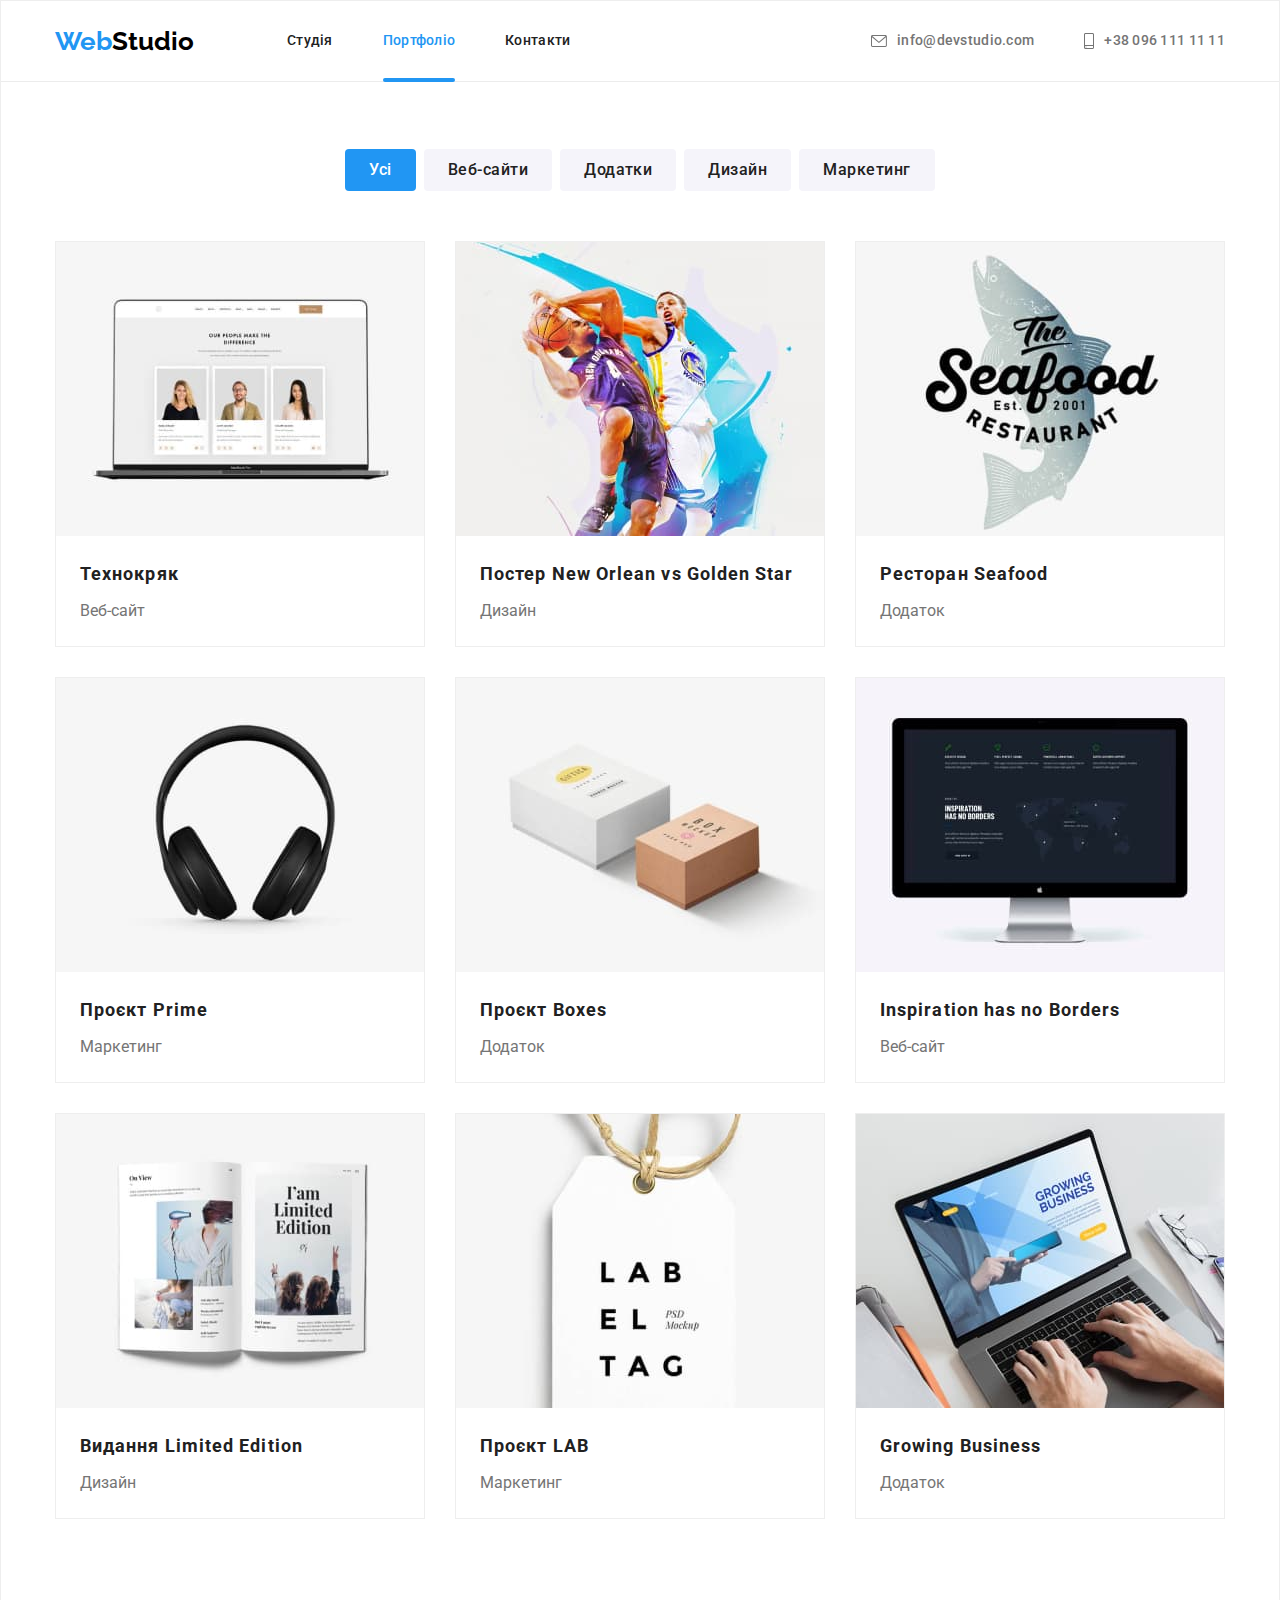
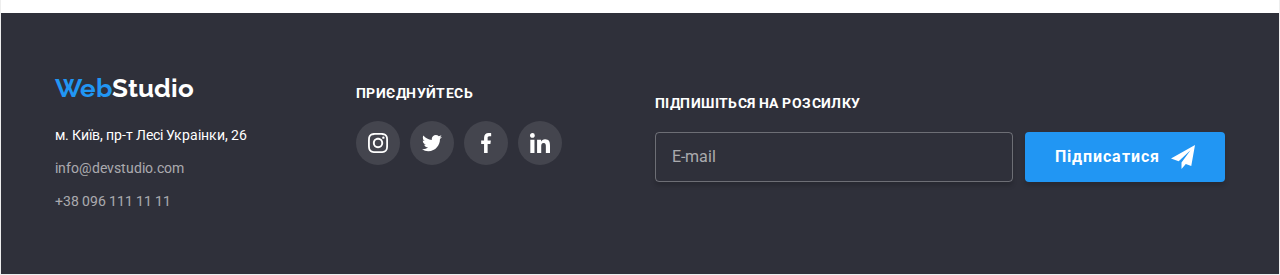
==== portfolio.html @ 1d44ed9f "Added forms and form styles" ====
<!DOCTYPE html>
<html lang="uk">

<head>
  <meta charset="UTF-8" />
  <meta name="viewport" content="width=device-width, initial-scale=1.0" />
  <meta http-equiv="X-UA-Compatible" content="ie=edge" />
  <title>WebStudio</title>
  <link rel="preconnect" href="https://fonts.googleapis.com">
  <link rel="preconnect" href="https://fonts.gstatic.com" crossorigin>
  <link href="https://fonts.googleapis.com/css2?family=Raleway:wght@700&family=Roboto:wght@400;500;700;900&display=swap" rel="stylesheet">
  <link rel="stylesheet" href="https://cdnjs.cloudflare.com/ajax/libs/modern-normalize/1.1.0/modern-normalize.min.css">
  <link rel="stylesheet" href="./styles.css">
</head>

<body class="portfolio">
  <header class="header">
    <div class="header-cont container">
      <a class="logo link" href="./index.html">
        <span class="logo-blue">Web</span>
        <span class="logo-black">Studio</span>
      </a>
      <nav>
        <ul class="nav list">
          <li class="item">
            <a class="nav-item link" href="./index.html">Студія</a>
          </li>
          <li class="item">
            <a class="nav-item link current" href="./portfolio.html">Портфоліо</a>
          </li>
          <li class="item">
            <a class="nav-item link" href="">Контакти</a>
          </li>
        </ul>
      </nav>
      <div class="contacts">
        <a class="contact link" href="mailto:info@devstudio.com">
          <svg class="icon" width="16" height="12">
            <use href="./images/icons.svg#icon-envelope">
            </use>
          </svg>
          <span>info@devstudio.com</span>
        </a>
        <a class="contact link" href="tel:+380961111111">
          <svg class="icon" width="10" height="16">
            <use href="./images/icons.svg#icon-smartphone">
            </use>
          </svg>
          <span>+38 096 111 11 11</span>
        </a>
      </div>
    </div>
  </header>
  <main class="portfolio-page" >
    <div class="container">
      <h1 class="visually-hidden">Проєкти</h1>
      <ul class="filter-list list">
        <li class="item " >
          <button class="button filter-button current-filter" type="button">Усі</button>
        </li>
        <li class="item" >
          <button class="button filter-button" type="button">Веб-сайти</button>
        </li>
        <li class="item" >
          <button class="button filter-button" type="button">Додатки</button>
        </li>
        <li class="item" >
          <button class="button filter-button" type="button">Дизайн</button>
        </li>
        <li class="item" >
          <button class="button filter-button" type="button">Маркетинг</button>
        </li>
      </ul>
      <ul class="projects list">
        <li class="item">
          <a href="" class="link card">
            <div class="overlay">
              <p class="overlay-text">
                 Ресурс пропонує комплексні пропозиції з різним рівнем функціоналу та сервісів. Все це дозволить відвідувачу отримати вичерпні
                відомості про компанію чи приватну особу.
              </p>
              <img src="./images/project-technokryak.jpg" alt="Веб-сайт проєкту" width="370">
            </div>
            <div class="project-text">
              <h3 class="project-title">Технокряк</h3>
              <p class="project-type">Веб-сайт</p>
            </div>
          </a>
        </li>
        <li class="item">
          <a href="" class="link card">
            <div class="overlay">
              <p class="overlay-text">
                Ресурс пропонує комплексні пропозиції з різним рівнем функціоналу та сервісів. Все це дозволить відвідувачу отримати вичерпні
                відомості про компанію чи приватну особу.
              </p>
              <img src="./images/progect-poster.jpg" alt="Баскетбольний постер" width="370">
            </div>
            <div class="project-text">
              <h3 class="project-title">Постер New Orlean vs Golden Star</h3>
              <p class="project-type">Дизайн</p>
            </div>
          </a>
        </li>
        <li class="item">
          <a href="" class="link card">
            <div class="overlay">
              <p class="overlay-text">
                Ресурс пропонує комплексні пропозиції з різним рівнем функціоналу та сервісів. Все це дозволить відвідувачу отримати вичерпні
                відомості про компанію чи приватну особу.
              </p>
              <img src="./images/project-seafood.jpg" alt="Додаток рибного ресторану" width="370">
            </div>
            <div class="project-text">
              <h3 class="project-title">Ресторан Seafood</h3>
              <p class="project-type">Додаток</p>
            </div>
          </a>
        </li>
        <li class="item">
          <a href="" class="link card">
            <div class="overlay">
              <p class="overlay-text">
                Ресурс пропонує комплексні пропозиції з різним рівнем функціоналу та сервісів. Все це дозволить відвідувачу отримати вичерпні
                відомості про компанію чи приватну особу.
              </p>
              <img src="./images/project-prime.jpg" alt="Навушники" width="370">
            </div>
            <div class="project-text">
              <h3 class="project-title">Проєкт Prime</h3>
              <p class="project-type">Маркетинг</p>
            </div>
          </a>
        </li>
        <li class="item">
          <a href="" class="link card">
            <div class="overlay">
              <p class="overlay-text">
                Ресурс пропонує комплексні пропозиції з різним рівнем функціоналу та сервісів. Все це дозволить відвідувачу отримати вичерпні
                відомості про компанію чи приватну особу.
              </p>
              <img src="./images/project-boxes.jpg" alt="Коробки" width="370">
            </div>
            <div class="project-text">
              <h3 class="project-title">Проєкт Boxes</h3>
              <p class="project-type">Додаток</p>
            </div>
          </a>
        </li>
        <li class="item">
          <a href="" class="link card">
            <div class="overlay">
              <p class="overlay-text">
                Ресурс пропонує комплексні пропозиції з різним рівнем функціоналу та сервісів. Все це дозволить відвідувачу отримати вичерпні
                відомості про компанію чи приватну особу.
              </p>
              <img src="./images/project-inspiration.jpg" alt="Веб-сайт проєкту" width="370">
            </div>
            <div class="project-text">
              <h3 class="project-title">Inspiration has no Borders</h3>
              <p class="project-type">Веб-сайт</p>
            </div>
          </a>
        </li>
        <li class="item">
          <a href="" class="link card">
            <div class="overlay">
              <p class="overlay-text">
                Ресурс пропонує комплексні пропозиції з різним рівнем функціоналу та сервісів. Все це дозволить відвідувачу отримати вичерпні
                відомості про компанію чи приватну особу.
              </p>
              <img src="./images/project-limited-edition.jpg" alt="Журнальне видання" width="370">
            </div>
            <div class="project-text">
              <h3 class="project-title">Видання Limited Edition</h3>
              <p class="project-type">Дизайн</p>
            </div>
          </a>
        </li>
        <li class="item">
          <a href="" class="link card">
            <div class="overlay">
              <p class="overlay-text">
                Ресурс пропонує комплексні пропозиції з різним рівнем функціоналу та сервісів. Все це дозволить відвідувачу отримати вичерпні
                відомості про компанію чи приватну особу.
              </p>
              <img src="./images/project-lab.jpg" alt="Логотип проєкту" width="370">
            </div>
            <div class="project-text">
              <h3 class="project-title">Проєкт LAB</h3>
              <p class="project-type">Маркетинг</p>
            </div>
          </a>
        </li>
        <li class="item">
          <a href="" class="link card">
            <div class="overlay">
              <p class="overlay-text">
                Ресурс пропонує комплексні пропозиції з різним рівнем функціоналу та сервісів. Все це дозволить відвідувачу отримати вичерпні
                відомості про компанію чи приватну особу.
              </p>
              <img src="./images/project-growing-business.jpg" alt="Бізнес-проєкт" width="370">
            </div>
            <div class="project-text">
              <h3 class="project-title">Growing Business</h3>
              <p class="project-type">Додаток</p>
            </div>
          </a>
        </li>
      </ul>
    </div>
    
  </main>
  <footer class="footer">
    <div class="container">
      <div class="footer-box">
        <a class="logo link" href="./index.html">
          <span class="logo-blue">Web</span>
          <span class="logo-white">Studio</span>
        </a>
        <address>
          <ul class="adress-list list">
            <li class="adress">
              <a class="adress-map link" href="https://goo.gl/maps/CPtrU1FHBa2aNyZL9" target="_blank" rel="noopener noreferrer nofollow">м. Київ, пр-т Лесі Украінки, 26</a>
            </li>
            <li class="adress">
              <a class="adress-item link" href="mailto:info@devstudio.com">info@devstudio.com</a>
            </li>
            <li class="adress">
              <a class="adress-item link" href="tel:+380961111111">+38 096 111 11 11</a>
            </li>
          </ul>
        </address>
      </div>
      <div class="join">
        <p class="join-text">приєднуйтесь</p>
        <div class="social-links">
          <a class="link" href="">
            <svg class="icon" width="20" height="20">
              <use href="./images/icons.svg#icon-instagram"></use>
            </svg>
          </a>
          <a class="link" href="">
            <svg class="icon" width="20" height="20">
              <use href="./images/icons.svg#icon-twitter"></use>
            </svg>
          </a>
          <a class="link" href="">
            <svg class="icon" width="20" height="20">
              <use href="./images/icons.svg#icon-facebook"></use>
            </svg>
          </a>
          <a class="link" href="">
            <svg class="icon" width="20" height="20">
              <use href="./images/icons.svg#icon-linkedin"></use>
            </svg>
          </a>
        </div>
      </div>
      <form class="sign-up-form">
        <label for="user-mail" class="sign-up-label">Підпишіться на розсилку</label>
        <div class="sign-up-wrapper">
          <input type="email" name="user-mail" id="user-mail" placeholder="E-mail" class="sign-up-input">
          <button type="submit" class="button sign-up-button">
            <span class="sign-up-text">Підписатися</span>
            <svg class="send-icon" width="24" height="24">
              <use href="./images/icons.svg#icon-send"></use>
            </svg>
          </button>
    </div>
  </footer>
</body>

</html>
---- styles.css ----
:root {
  --primary-text-color: #757575;
  --secondary-text-color: #212121;
  --accent-color: #2196F3;
  --white-color: #FFFFFF;
  --bg-color:#F5F5F5;
  --sec-bg-color: #2F303A;
  --thr-bg-color: #F5F4FA;
  --black-color: #000000; 
  --footer-contact-color: rgba(255, 255, 255, 0.6);
}

.main-page {
  letter-spacing: 0.03em;
  font-family: 'Roboto', sans-serif;
  color: var(--primary-text-color);
  background: var(--white-color);
}

h1, h2, h3, p, ul {
  margin-top: 0;
  margin-bottom: 0;
}
.header {
  background-color: var(--white-color);
  border-bottom: 1px solid #ECECEC;
}

.container{
  width: 1200px;
  padding-left: 15px;
  padding-right: 15px;
  margin: auto;
}

.header-cont {
  display: flex;
  align-items: center;
}

.list {
  list-style: none;
}


.logo {
  font-family: 'Raleway', sans-serif;
  font-weight: 700;
  font-size: 26px;
  line-height: 1.19;
}

.header .logo {
  margin-right: 93px;
}

.logo-blue {
  margin-right: -6px;
  color: var(--accent-color);
}

.logo-black {
  color: var(--black-color);
}

.nav {
  display: flex;
  align-items: flex-start;
  padding-left: 0;
  
}
.nav .item:not(:last-child) {
  margin-right: 50px;
}

.nav-item {
  display: block;
  padding-top: 32px;
  padding-bottom: 32px;
  font-weight: 500;
  font-size: 14px;
  line-height: 1.14;
  letter-spacing: 0.02em;
  color: var(--secondary-text-color);
  transition: color 250ms cubic-bezier(0.4, 0, 0.2, 1);
}

.nav-item:hover, .nav-item:focus, .contact:hover, .contact:focus {
  color: var(--accent-color);
  fill: var(--accent-color);
}

.current {
  position: relative;
  color: var(--accent-color);
}

.current::after {
  content: " ";
  position: absolute;
  left: 0;
  bottom: -1px;
  width: 100%;
  height: 4px;
  background: #2196F3;
  border-radius: 2px;
  margin-top: 28px;
}

.link {
  text-decoration: none;
}

.contacts {
  display: flex;
  margin-left: auto;

}
 
.contact {
  display: flex;
  align-items: center;
  padding-top: 32px;
  padding-bottom: 32px;
  font-weight: 500;
  font-size: 14px;
  line-height: 1.14;
  letter-spacing: 0.02em;
  color: var(--primary-text-color);
  transition: color 250ms cubic-bezier(0.4, 0, 0.2, 1); 
}

.contact:not(:last-child){
  margin-right: 50px;
}

.contacts .icon {
  margin-right: 10px;
  fill: currentColor;
  transition: fill 250ms cubic-bezier(0.4, 0, 0.2, 1);
}

.hero {
  padding-top: 200px;
  padding-bottom: 200px;
  width: 1600px;
  margin: auto;
  background-color: #C4C4C4;
  background-image: linear-gradient(#2F303A66 0%, #2F303A66 100%),
   url(./images/hero-bg.jpg);
  text-align: center;
}
.hero-title {
  margin-bottom: 30px;
  width: 696px;
  margin-left: auto;
  margin-right:auto;
  font-weight: 900;
  font-size: 44px;
  line-height: 1.36;
  letter-spacing: 0.06em;
  text-transform: uppercase;
  color: var(--white-color);
}

.button {
  font-family: inherit;
  cursor: pointer;
  background-color: var(--white-color);
  color: var(--accent-color);
  box-shadow: 0px 4px 4px rgba(0, 0, 0, 0.15);
  border-radius: 4px;
  border-color: transparent;
  transition: color 250ms cubic-bezier(0.4, 0, 0.2, 1), background-color 250ms cubic-bezier(0.4, 0, 0.2, 1);
}

.button:hover, .button:focus, .filter-list .current-filter {
  color: var(--white-color);
  background-color: var(--accent-color);
}

.hero-button {
  padding: 10px 32px;
  
  font-weight: 700;
  font-size: 16px;
  line-height: 1.88;
  letter-spacing: 0.06em;
  background-color: var(--accent-color);
  color:var(--white-color);
}
.features {
  padding-top: 94px;
  padding-bottom: 94px;
}

.visually-hidden {
  position: absolute;
    white-space: nowrap;
    width: 1px;
    height: 1px;
    overflow: hidden;
    border: 0;
    padding: 0;
    clip: rect(0 0 0 0);
    clip-path: inset(50%);
    margin: -1px;
}
.features .features-box {
  display: flex;
  padding-left: 0;
}
.features .item {
  width: calc((100% - 90px)/ 4);
}

.features .item:not(:last-child){
  margin-right: 30px;
}

.features .item-box {
  display: flex;
  justify-content: center;
  padding: 25px 100px;
  margin-bottom: 30px;
  background-color: var(--thr-bg-color);
}

.features .icon {
  text-align: center;
}
  
.feature-title {
  margin-bottom: 10px;

  font-size: 14px;
  line-height: 1.14;
  text-transform: uppercase;
  color: var(--secondary-text-color);
}

.feature-descr {
  font-size: 14px;
  line-height: 1.71;
}

.work {
  padding-bottom: 94px;
}

.work-box{
  display: flex;
}

.work-box .work-item:not(:last-child) {
  margin-right: 30px;
}

.work-item {
  position: relative;
}

.title-wrapper {
  position: absolute;
  left: 0;
  bottom: 0;
  width: 100%;
  padding-top: 27px;
  padding-bottom: 27px;
  background-color: rgba(47, 48, 58, 0.8);
}

.item-title {
  font-weight: 700;
  font-size: 14px;
  line-height: calc(16/14);
  text-align: center;
  text-transform: uppercase;
  color: #FFFFFF;
  
}

.work-item .item {
  display: block;
}

.team-title, .work-title, .client-title {
  margin-bottom: 50px;

  font-size: 36px;
  line-height: 1.17;
  text-align: center;
  color:var(--secondary-text-color);
}

.team {
  padding-top: 94px;
  padding-bottom: 94px;
  background: var(--thr-bg-color);
}

.team-box {
  display: flex;
  padding-left: 0;
}

.team-box .item {
  box-shadow: 0px 1px 3px rgba(0, 0, 0, 0.12), 0px 1px 1px rgba(0, 0, 0, 0.14), 0px 2px 1px rgba(0, 0, 0, 0.2);
  border-radius: 0px 0px 4px 4px;
  background-color: var(--white-color);
}

.team-box .item:not(:last-child) {
  margin-right: 30px;
}

.text-wrapper {
  padding-top: 30px;
  padding-bottom: 30px;
}

.teammember-name {
  margin-bottom: 10px;
  font-weight: 500;
  font-size: 16px;
  line-height: 1.19;
  text-align: center;
  color:var(--secondary-text-color);
}

.teammember-position {
  font-size: 16px;
  line-height: 1.19;
  text-align: center;
  margin-bottom: 16px;
}

.socials {
  display: flex;
  padding-left: 0;
  justify-content: center;
}

.socials-item {
  width: 44px;
  height: 44px;
  margin-right: 10px;
}

.socials-item:last-child {
  margin-right: 0;
}

.socials .link {
  display: flex;
  color: #AFB1B8;
  width: 100%;
  height: 100%;
  align-items: center;
  justify-content: center;
  background-color: var(--white-color);
  border-radius: 50%;
  transition: background-color 250ms cubic-bezier(0.4, 0, 0.2, 1); 
}

.socials .icon {
  fill: currentColor;
  transition: fill 250ms cubic-bezier(0.4, 0, 0.2, 1);
}

.socials .link:hover, .socials .link:focus {
  background-color: var(--accent-color);
}

.socials .link:hover .icon, .socials .link:focus .icon {
  fill: var(--white-color);
}

.clients {
  padding-top: 94px;
  padding-bottom: 94px;
}

.client-box {
  display: flex;
  padding-left: 0;
}

.client-box .item {
  width: 170px;
  height: 92px;
  margin-right: 30px;
  color: #AFB1B8;
  
}

.client-box .item:last-child {
  margin-right: 0;
}

.client-box .link {
  color: inherit;
  width: 100%;
  height: 100%;
  display: flex;
  align-items: center;
  justify-content: center;
  border: 1px solid #AFB1B8;
  border-radius: 4px;
  transition: border-color 250ms cubic-bezier(0.4, 0, 0.2, 1);
}

.clients .icon {
  fill: currentColor;
  transition: fill 250ms cubic-bezier(0.4, 0, 0.2, 1);
}

.clients .link:hover .icon, .clients .link:focus .icon {
  fill: var(--accent-color)
}

.client-box .link:hover, .client-box .link:focus {
  border-color: var(--accent-color);
}

.footer {
  background-color: var(--sec-bg-color);
  padding-top: 60px;
  padding-bottom: 60px;
}

.footer .container {
  display: flex;
}

.footer-box {
  margin-right: 70px;
  width: 231px;
}

.footer .logo {
  margin-bottom: 20px;
  display: inline-block;
}

.adress-list {
  padding-left: 0;
}

.adress {
  margin-bottom: 9px;
  font-weight: 400;
  font-style: normal;
  font-size: 14px;
  line-height: 1.71;
}

.adress-map {
  display: inline-block;
  width: 231px;
  color: var(--white-color);
  transition: color 250ms cubic-bezier(0.4, 0, 0.2, 1);
}

.adress-item {
  color: var(--footer-contact-color);
  transition: color 250ms cubic-bezier(0.4, 0, 0.2, 1);
}

.adress:last-child {
  margin-bottom: 0;
}

.adress-item:hover, .adress-item:focus, .adress-map:hover, .adress-map:focus  {
  color: var(--accent-color);
}

.logo-white {
  color:var(--white-color)
}

.join {
  margin-right: 93px;
}

.join-text {
  font-weight: 700;
  font-size: 14px;
  line-height: calc(16/14);
  text-transform: uppercase;
  padding-top: 12px;
  margin-bottom: 20px;
  letter-spacing: 0.03em;
  color: var(--white-color);
}

.social-links {
  display: flex;
}

.join .link {
  display: flex;
  align-items: center;
  justify-content: center;
  width: 44px;
  height: 44px;
  margin-right: 10px;
  color: var(--white-color);
  background-color: rgba(255, 255, 255, 0.1);
  border-radius: 50%;
  transition: background-color 250ms cubic-bezier(0.4, 0, 0.2, 1);
}

.join .link:last-child {
  margin-right: 0;
  
}

.join .icon {
 fill: currentColor;
}

.join .link:hover, .join .link:focus {
  background-color: var(--accent-color);
}

.sign-up-label {
  display: block;
  padding-top: 23px;
  margin-bottom: 20px;
  font-weight: 700;
  font-size: 14px;
  line-height: 1.14;
  text-transform: uppercase;
  letter-spacing: 0.03em;
  color: var(--white-color);
}

.sign-up-wrapper{
  display: flex;
  flex-wrap: nowrap;
}

.sign-up-input {
  width: 358px;
  padding: 15px 16px;
  margin-right: 12px;
  border: 1px solid rgba(255, 255, 255, 0.3);
  box-shadow: 0px 4px 4px rgba(0, 0, 0, 0.15);
  border-radius: 4px;
  background-color: transparent;
  color: var(--white-color);
  transition: border 250ms cubic-bezier(0.4, 0, 0.2, 1);
}
.sign-up-input::placeholder {
  color: rgba(255, 255, 255, 0.6);
}

.sign-up-input:focus {
  border: 1px solid var(--accent-color);
  outline: transparent;
}

.sign-up-button {
  position: relative;
  width: 200px;
  padding-left: 28px;
  font-weight: 700;
  background-color: var(--accent-color);
  color: var(--white-color);
  text-align: start; 
}

.sign-up-text {
  font-size: 16px;
  line-height: 1.88;
  letter-spacing: 0.06em;
}

.send-icon {
  position: absolute;
  top: 50%;
  right: 28px;
  transform: translateY(-50%);
}


.portfolio {
  font-family: 'Roboto', sans-serif;
  color: var(--primary-text-color);
  background-color: var(--white-color);
  border: 1px solid #EEEEEE
}

.portfolio-page {
  padding-top: 67px;
  padding-bottom: 94px;
}

.filter-list {
  display: flex;
  padding-left: 0;
  justify-content: center;
  margin-bottom: 50px;
}

.filter-list .item:not(:last-child) {
  margin-right: 8px;
}

 .current-filter {
 padding-right: 25px;
 padding-left: 25px;
}

.filter-button {
  padding: 6px 22px;

  font-weight: 500;
  font-size: 16px;
  line-height: 1.62;
  letter-spacing: 0.03em;
  background-color: var(--thr-bg-color);
  color: var(--secondary-text-color);
  box-shadow: none;
  transition: box-shadow 250ms cubic-bezier(0.4, 0, 0.2, 1), color 250ms cubic-bezier(0.4, 0, 0.2, 1), background-color 250ms cubic-bezier(0.4, 0, 0.2, 1);
}

.filter-button:hover, .filter-button:focus {
  
  box-shadow: 0px 2px 2px 0px #0000001F, 0px 1px 2px 0px #00000014, 0px 3px 1px 0px #0000001A;

}

.projects {
  display: flex;
  flex-wrap: wrap;
  padding-left: 0;
}

.projects .item {
  width: 370px;
  margin-right: 30px;
}

.projects .card {
  display: block;
  background-color: var(--white-color);
  border: 1px solid #EEEEEE;
  
  transition: box-shadow 250ms cubic-bezier(0.4, 0, 0.2, 1);
}

.projects .link:hover, .projects .link:focus {
  box-shadow: 0px 1px 1px rgba(0, 0, 0, 0.12), 0px 4px 4px rgba(0, 0, 0, 0.06), 1px 4px 6px rgba(0, 0, 0, 0.16);
}

.projects .item:nth-child(3n) {
  margin-right: 0;
}

.projects .item:not(:nth-last-child(-n+3)){
  margin-bottom: 30px;
}

.projects .overlay {
  position: relative;
  overflow: hidden;
}

.projects .overlay-text {
  position: absolute;
  bottom: -100%;
  height: 100%;
  width: 100%;
  padding: 63px 24px;
  font-size: 18px;
  line-height: 1.56;
  letter-spacing: 0.03em;
  color: var(--white-color);
  background-color: rgba(33, 150, 243, 0.9);
  transition: transform 250ms cubic-bezier(0.4, 0, 0.2, 1);
}

.projects .card:hover .overlay-text, .projects .card:focus .overlay-text{
  transform: translateY(-100%)
}

.projects img {
  display: block;
}

.project-text {
  padding: 20px 24px;
}

.project-title {
  margin-bottom: 4px;
  font-size: 18px;
  line-height: 2;
  letter-spacing: 0.06em;
  color: var(--secondary-text-color);
}

.project-type {
  font-size: 16px;
  line-height: 1.88;
  color: var(--primary-text-color);
}

.backdrop {
  position: fixed;
  top: 0;
  left: 0;
  width: 100%;
  height: 100%;
  background-color: rgba(0, 0, 0, 0.2);
  transition: opacity 250ms cubic-bezier(0.4, 0, 0.2, 1), visibility 250ms cubic-bezier(0.4, 0, 0.2, 1);
}

.backdrop.is-hidden {
  opacity: 0;
  pointer-events: none;
  visibility: hidden;
}

.backdrop.is-hidden .modal{
  transform: translate(-50%,-50%) scale(0.9);
}

.modal {
  position: absolute;
  top: 50%;
  left: 50%;
  padding: 40px;
  transform: translate(-50%,-50%) scale(1);
  min-width: 528px;
  min-height: 581px;
  background: var(--white-color);
  box-shadow: 0px 1px 3px rgba(0, 0, 0, 0.12), 0px 1px 1px rgba(0, 0, 0, 0.14), 0px 2px 1px rgba(0, 0, 0, 0.2);
  border-radius: 4px;
  transition: transform 250ms cubic-bezier(0.4, 0, 0.2, 1), opacity 250ms cubic-bezier(0.4, 0, 0.2, 1); 
}

.close-button {
  position: absolute;
  top: 8px;
  right: 8px;
  width: 30px;
  height: 30px;
  padding: 5px;
  cursor: pointer;
  background: #FFFFFF;
  border: 1px solid rgba(0, 0, 0, 0.1);
  border-radius: 50%;
  
}

.close-icon {
  transition: fill 250ms cubic-bezier(0.4, 0, 0.2, 1);
}

.close-button:hover .close-icon, .close-button:focus .close-icon {
  fill: var(--accent-color);
}

.modal-title {
  display: block;
  margin-bottom: 12px;
  font-weight: 700;
  font-size: 20px;
  line-height: 23px;
  text-align: center;
  color: #212121;
}

.form-field {
  display: block;
}

.label {
  display: block;
  margin-bottom: 4px;
  font-weight: 400;
  font-size: 12px;
  line-height: 1.17;
  letter-spacing: 0.01em;
  color: rgba(117, 117, 117, 1);
}

.input-icon-wrapper {
  position: relative;
  margin-bottom: 10px;
}

.form-input {
  height: 40px;
  width: 100%;
  padding-top: 12px;
  padding-bottom: 12px;
  padding-left: 42px;
  
  border: 1px solid rgba(33, 33, 33, 0.2);
  border-radius: 4px;
}
.form-icon {
  position: absolute;
  left: 12px;
  top: 50%;
  transform: translateY(-50%);
  transition: fill 250ms cubic-bezier(0.4, 0, 0.2, 1);
}

.form-input:focus + .form-icon {
  fill: var(--accent-color);
}

.form-textarea {
  display: flex;
  width: 100%;
  height: 120px;
  padding: 12px 16px;
  margin-bottom: 10px;
  border: 1px solid rgba(33, 33, 33, 0.2);
  border-radius: 4px;
  resize: none;
  transition: border 250ms cubic-bezier(0.4, 0, 0.2, 1);
}

.form-input:focus, .form-textarea:focus {
  border: 1px solid var(--accent-color);
  outline: transparent;
}

.form-textarea::placeholder {
  font-size: 12px;
  line-height: 1.17;
  letter-spacing: 0.01em;
  color: rgba(117, 117, 117, 0.5);
}

.checkbox-field {
  display: flex;
  align-items: center;
  margin-top: 20px;
  justify-content: center;
}

.check-icon {
  border: 2px solid #212121;
  border-radius: 2px;
  margin-right: 8px;
  transition: background-color 250ms cubic-bezier(0.4, 0, 0.2, 1), border 250ms cubic-bezier(0.4, 0, 0.2, 1);
}

.checkbox-input:checked + .check-icon {
  border: 2px solid var(--accent-color);
  background-color: var(--accent-color);
}

.policy-agree {
  font-size: 14px;
  line-height: 1.71;
  color: #757575;
}

.terms-link {
  color: var(--accent-color); 
}

.submit-button {
  display: block;
  margin-top: 30px;
  margin-left: auto;
  margin-right: auto;
  padding: 10px 52px;
  box-shadow: 0px 4px 4px rgba(0, 0, 0, 0.15);
  background-color: var(--accent-color);
  color: var(--white-color);
  letter-spacing: 0.06em;
  transition: background-color 250ms cubic-bezier(0.4, 0, 0.2, 1);
}

.submit-button:focus,
.submit-button:hover {
  background-color: #188CE8;
}
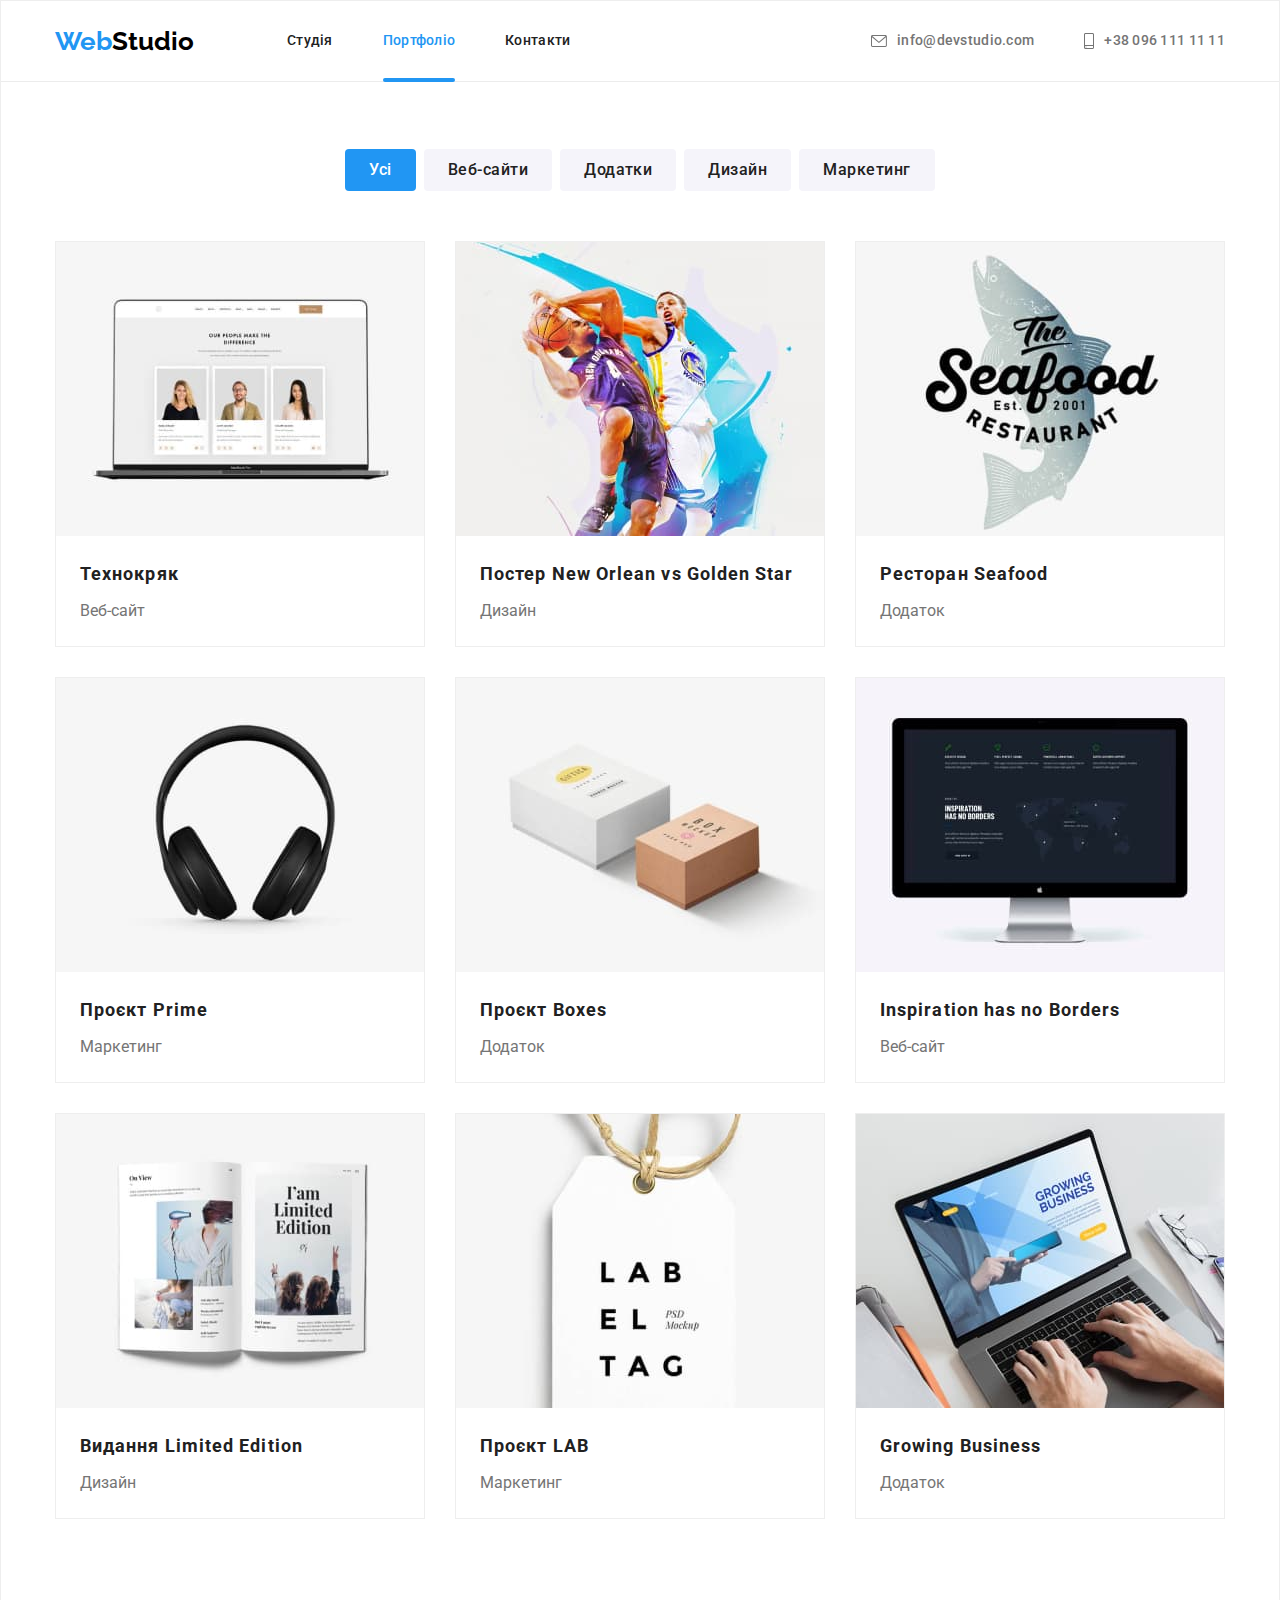
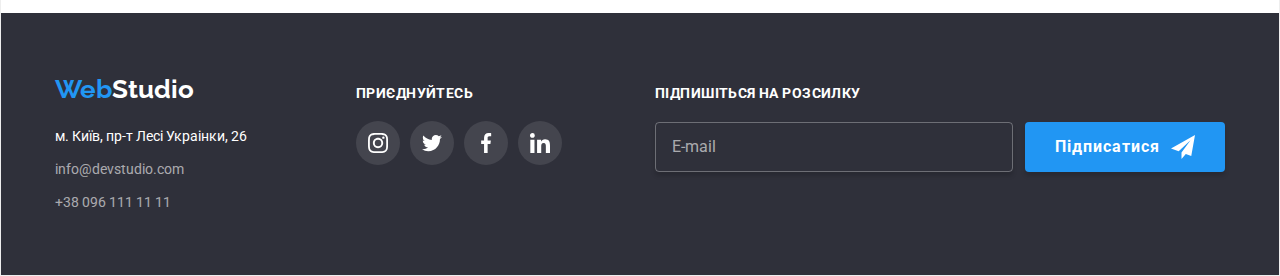
==== commit 7890d08f: "Fixed modal and footer form" ====
--- a/portfolio.html
+++ b/portfolio.html
@@ -258,15 +258,18 @@
         </div>
       </div>
       <form class="sign-up-form">
-        <label for="user-mail" class="sign-up-label">Підпишіться на розсилку</label>
+        <p class="sign-up-text">Підпишіться на розсилку</p>
+        <label for="user-mail" class="visually-hidden">Пошта</label>
         <div class="sign-up-wrapper">
-          <input type="email" name="user-mail" id="user-mail" placeholder="E-mail" class="sign-up-input">
+          <input type="email" name="user-mail" id="user-mail" placeholder="E-mail" class="sign-up-input" aria-label="email">
           <button type="submit" class="button sign-up-button">
-            <span class="sign-up-text">Підписатися</span>
+            Підписатися
             <svg class="send-icon" width="24" height="24">
               <use href="./images/icons.svg#icon-send"></use>
             </svg>
           </button>
+        </div>
+      </form>
     </div>
   </footer>
 </body>
--- a/styles.css
+++ b/styles.css
@@ -431,6 +431,7 @@
 
 .footer .container {
   display: flex;
+  align-items: baseline;
 }
 
 .footer-box {
@@ -524,9 +525,9 @@
   background-color: var(--accent-color);
 }
 
-.sign-up-label {
+.sign-up-text {
   display: block;
-  padding-top: 23px;
+  
   margin-bottom: 20px;
   font-weight: 700;
   font-size: 14px;
@@ -563,19 +564,16 @@
 
 .sign-up-button {
   position: relative;
+  text-align: start;
   width: 200px;
   padding-left: 28px;
   font-weight: 700;
   background-color: var(--accent-color);
   color: var(--white-color);
-  text-align: start; 
-}
-
-.sign-up-text {
   font-size: 16px;
   line-height: 1.88;
   letter-spacing: 0.06em;
-}
+}  
 
 .send-icon {
   position: absolute;
